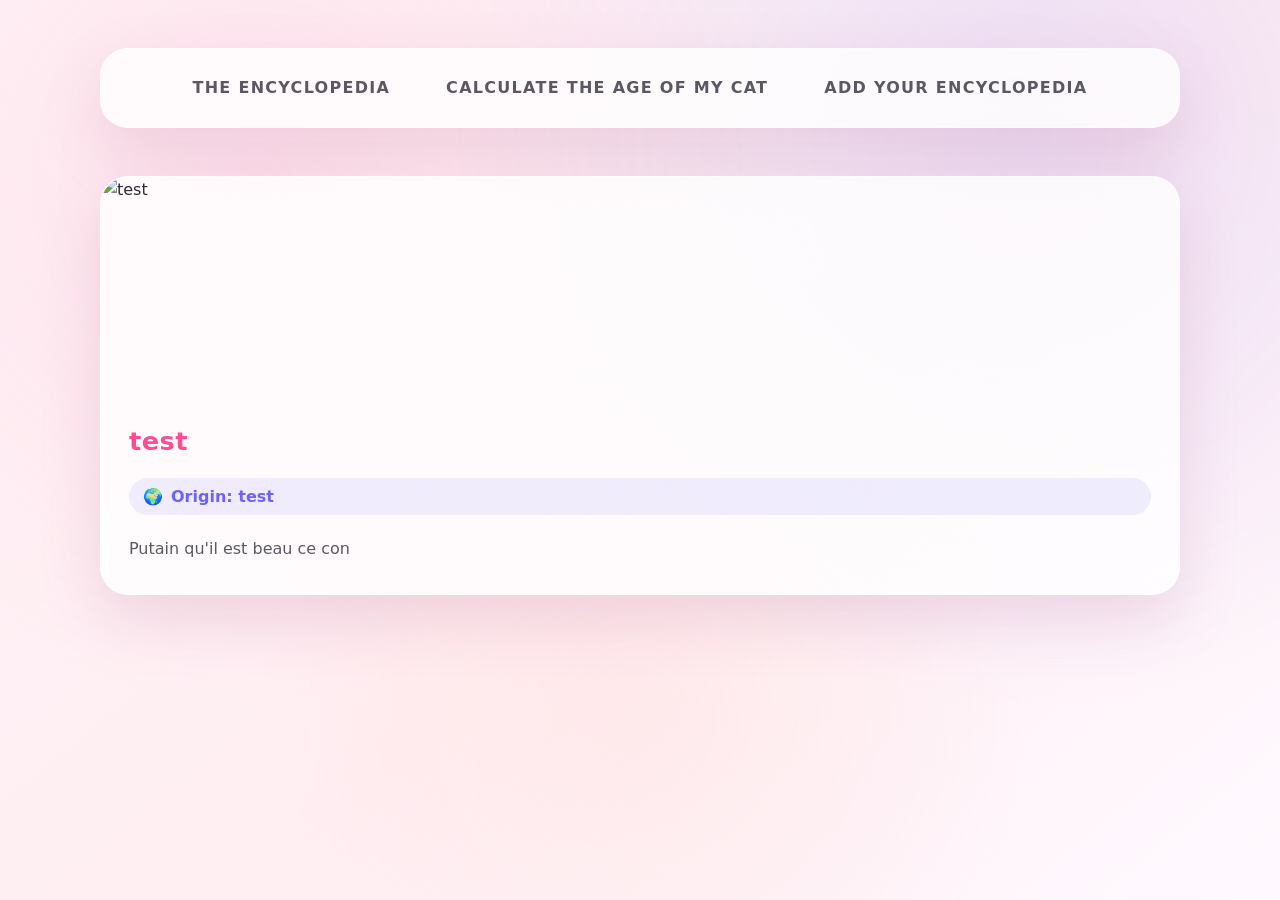
==== index.html @ 47e31d76 "change before merge pt 2" ====
<!DOCTYPE html>
<html lang="en">
<head>
    <meta charset="UTF-8">
    <meta name="viewport" content="width=device-width, initial-scale=1.0">
    <link rel="stylesheet" href="style.css">
    <title>Cat Encyclopedia</title>
</head>
<body>
    <audio id="audio" src="./assets/purr.wav" preload="auto"></audio>
    <div id="navigate" class="head rounded">
        <a href="/">The encyclopedia</a>
        <a href="/calculate.html">Calculate the age of my cat</a>
        <a href="/form.html">Add your encyclopedia</a>
    </div>
    <div id="carrousel" class="carrousel"></div>
    <script src="script.js"></script>
</body>
</html>
---- style.css ----
:root {
    --bg-1: #fef5f8;
    --bg-2: #ffeef2;
    --surface: rgba(255, 255, 255, 0.82);
    --primary: #ff7eb6;
    --primary-dark: #ff4d94;
    --accent: #6d62ff;
    --text: #2d2a32;
    --text-muted: #5c5863;
    --shadow: 0 24px 60px rgba(173, 95, 140, 0.18);
    --radius-lg: 28px;
    --radius-md: 18px;
    --transition: 200ms ease;
}

*, *::before, *::after {
    box-sizing: border-box;
    margin: 0;
    padding: 0;
}

html, body {
    height: 100%;
}

body {
    font-family: 'Poppins', 'Segoe UI', system-ui, sans-serif;
    background: linear-gradient(140deg, var(--bg-1) 0%, var(--bg-2) 55%, #fef9ff 100%);
    color: var(--text);
    display: flex;
    flex-direction: column;
    align-items: center;
    min-height: 100vh;
    padding: 48px 24px 64px;
    line-height: 1.6;
    position: relative;
    overflow-x: hidden;
}

body::before {
    content: "";
    position: fixed;
    inset: 0;
    background:
        radial-gradient(circle at 20% 20%, rgba(255, 126, 182, 0.14) 0, transparent 42%),
        radial-gradient(circle at 80% 15%, rgba(109, 98, 255, 0.12) 0, transparent 45%),
        radial-gradient(circle at 50% 80%, rgba(255, 189, 171, 0.13) 0, transparent 40%);
    pointer-events: none;
    z-index: 0;
}

body > * {
    position: relative;
    z-index: 1;
}

#navigate {
    width: min(100%, 1080px);
    display: flex;
    align-items: center;
    justify-content: center;
    gap: 24px;
    padding: 18px 32px;
    border-radius: var(--radius-lg);
    background: var(--surface);
    box-shadow: var(--shadow);
    backdrop-filter: blur(14px);
    border: 1px solid rgba(255, 255, 255, 0.45);
    text-transform: uppercase;
    letter-spacing: 0.08em;
    font-weight: 600;
    color: var(--text-muted);
}

#navigate a {
    color: inherit;
    text-decoration: none;
    padding: 8px 16px;
    border-radius: 999px;
    transition: background var(--transition), color var(--transition), transform var(--transition);
}

#navigate a:hover {
    background: rgba(255, 126, 182, 0.18);
    color: var(--primary-dark);
    transform: translateY(-2px);
}

.carrousel {
    width: min(100%, 1080px);
    margin-top: 48px;
    display: grid;
    grid-template-columns: repeat(auto-fit, minmax(260px, 1fr));
    gap: 32px;
}

.card {
    position: relative;
    display: flex;
    flex-direction: column;
    background: var(--surface);
    border-radius: var(--radius-lg);
    overflow: hidden;
    box-shadow: var(--shadow);
    border: 1px solid rgba(255, 255, 255, 0.55);
    transition: transform 260ms ease, box-shadow 260ms ease;
}

.card::before {
    content: "";
    position: absolute;
    inset: 0;
    background: linear-gradient(180deg, rgba(255, 126, 182, 0.25), transparent 65%);
    opacity: 0;
    transition: opacity var(--transition);
    pointer-events: none;
}

.card:hover {
    transform: translateY(-10px);
    box-shadow: 0 30px 60px rgba(255, 126, 182, 0.25);
}

.card:hover::before {
    opacity: 1;
}

.card img {
    width: 100%;
    height: 220px;
    object-fit: cover;
}

.card h2 {
    font-size: 1.6rem;
    margin: 24px 28px 12px;
    color: var(--primary-dark);
    font-weight: 700;
    letter-spacing: 0.02em;
}

.card p {
    margin: 0 28px 20px;
    font-size: 1rem;
    color: var(--text-muted);
}

.card p:first-of-type {
    display: inline-flex;
    align-items: center;
    gap: 8px;
    font-weight: 600;
    color: var(--accent);
    background: rgba(109, 98, 255, 0.1);
    padding: 6px 14px;
    border-radius: 999px;
    margin-top: 4px;
}

.card p:first-of-type::before {
    content: "🌍";
    font-size: 1rem;
}

.card p:last-of-type {
    margin-bottom: 32px;
    line-height: 1.7;
}

audio {
    display: none;
}

@media (max-width: 900px) {
    body {
        padding: 40px 18px 56px;
    }

    #navigate {
        gap: 16px;
        padding: 16px 24px;
        font-size: 0.85rem;
        flex-wrap: wrap;
    }

    .carrousel {
        margin-top: 40px;
        gap: 24px;
    }
}

@media (max-width: 600px) {
    body {
        padding: 32px 14px 48px;
    }

    #navigate {
        border-radius: 22px;
    }

    .card img {
        height: 200px;
    }

    .card h2 {
        margin: 20px 22px 10px;
    }

    .card p {
        margin: 0 22px 18px;
    }
}
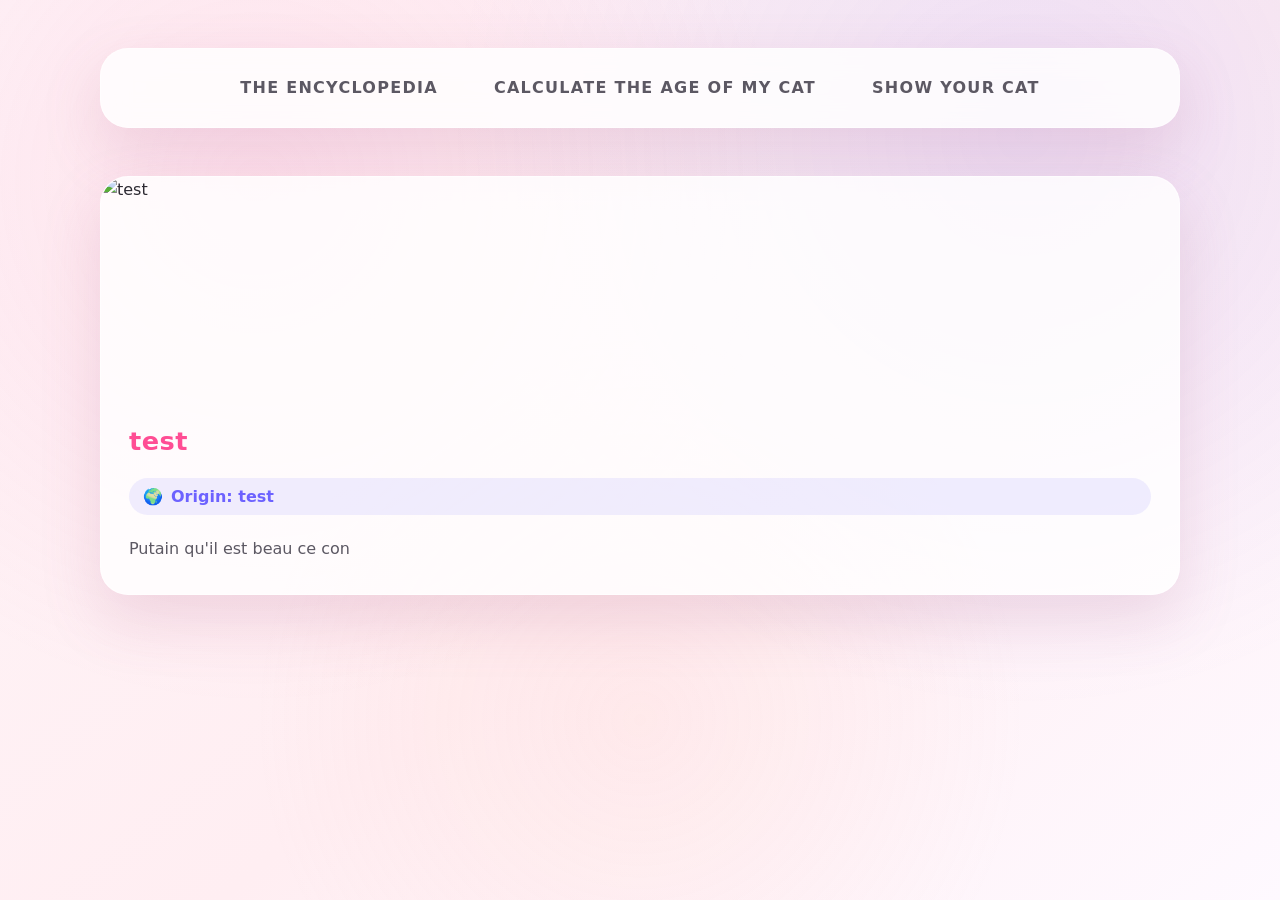
==== commit 0986d885: "chang merge" ====
--- a/index.html
+++ b/index.html
@@ -9,9 +9,9 @@
 <body>
     <audio id="audio" src="./assets/purr.wav" preload="auto"></audio>
     <div id="navigate" class="head rounded">
-        <a href="/">The encyclopedia</a>
-        <a href="/calculate.html">Calculate the age of my cat</a>
-        <a href="/form.html">Add your encyclopedia</a>
+        <a href="./">The encyclopedia</a>
+        <a href="./calculate.html">Calculate the age of my cat</a>
+        <a href="./form.html">Show your cat</a>
     </div>
     <div id="carrousel" class="carrousel"></div>
     <script src="script.js"></script>
--- a/style.css
+++ b/style.css
@@ -129,6 +129,7 @@
     width: 100%;
     height: 220px;
     object-fit: cover;
+    display: block;
 }
 
 .card h2 {
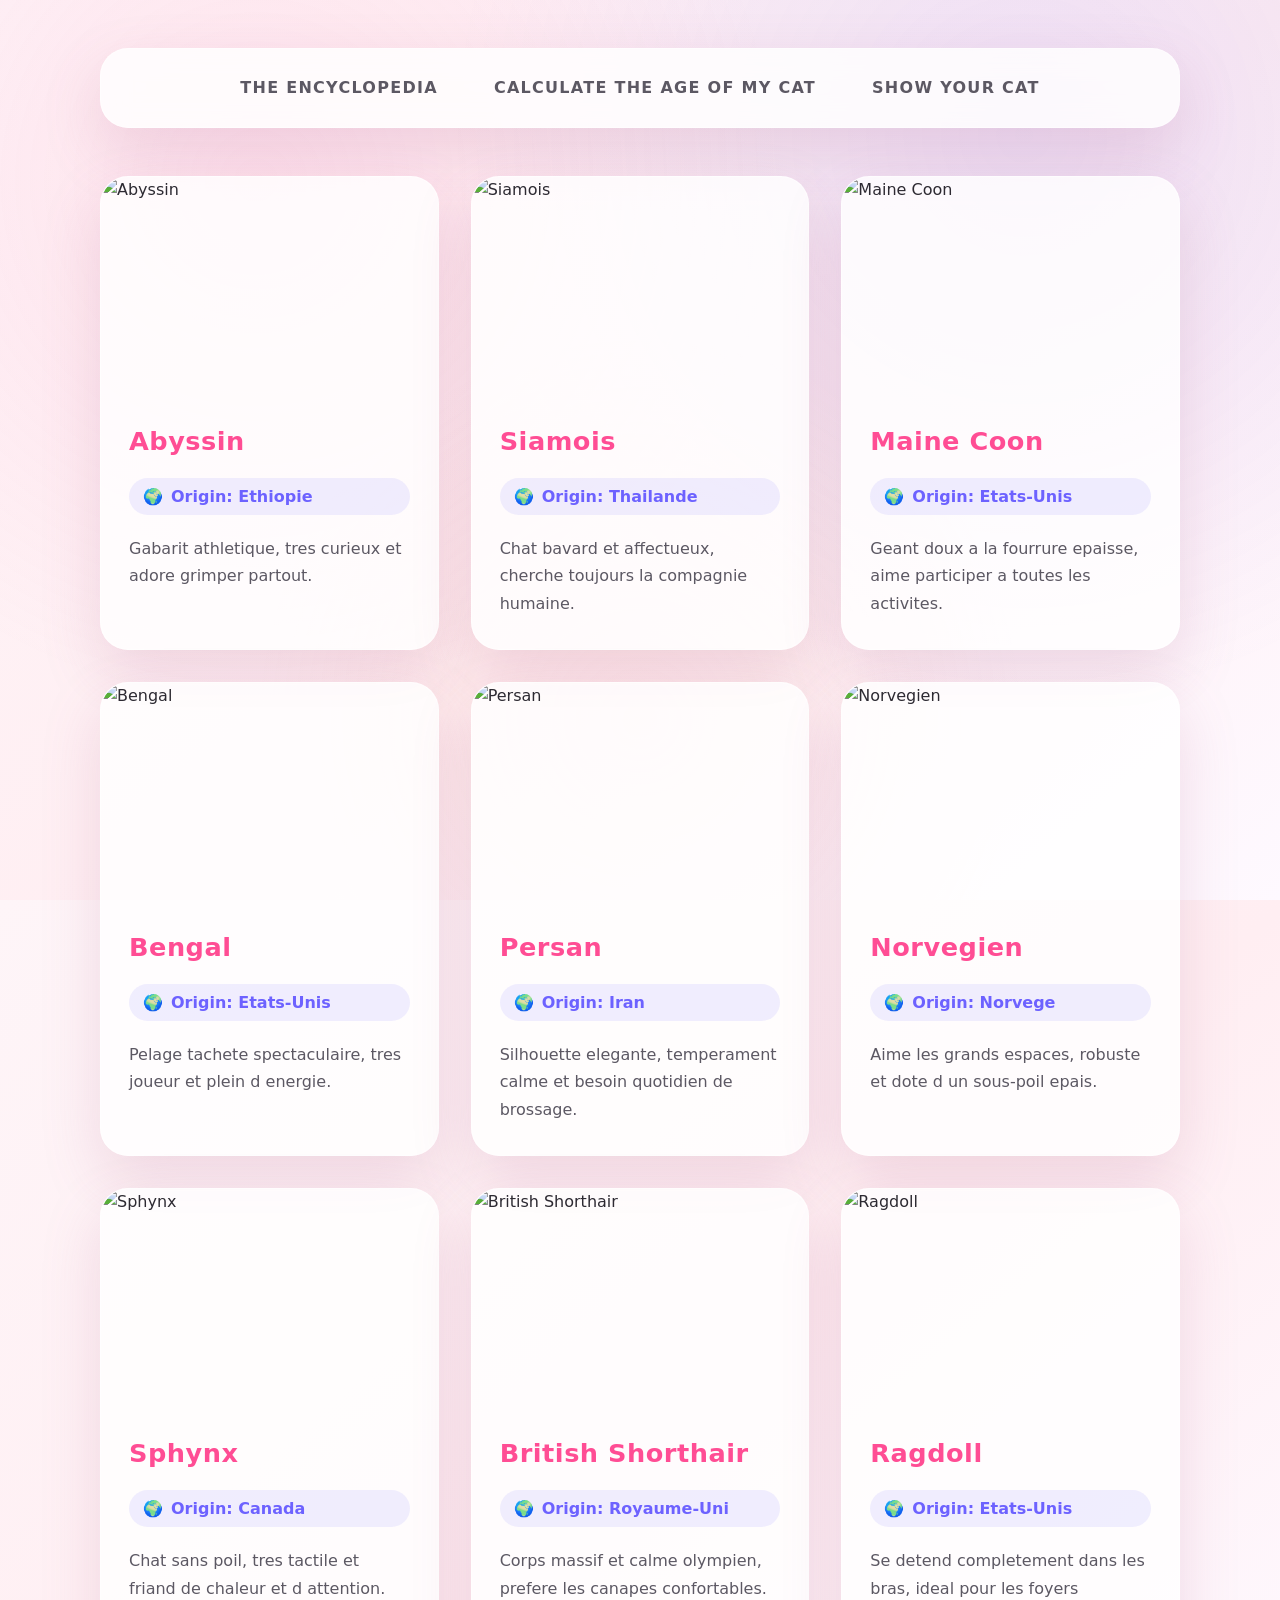
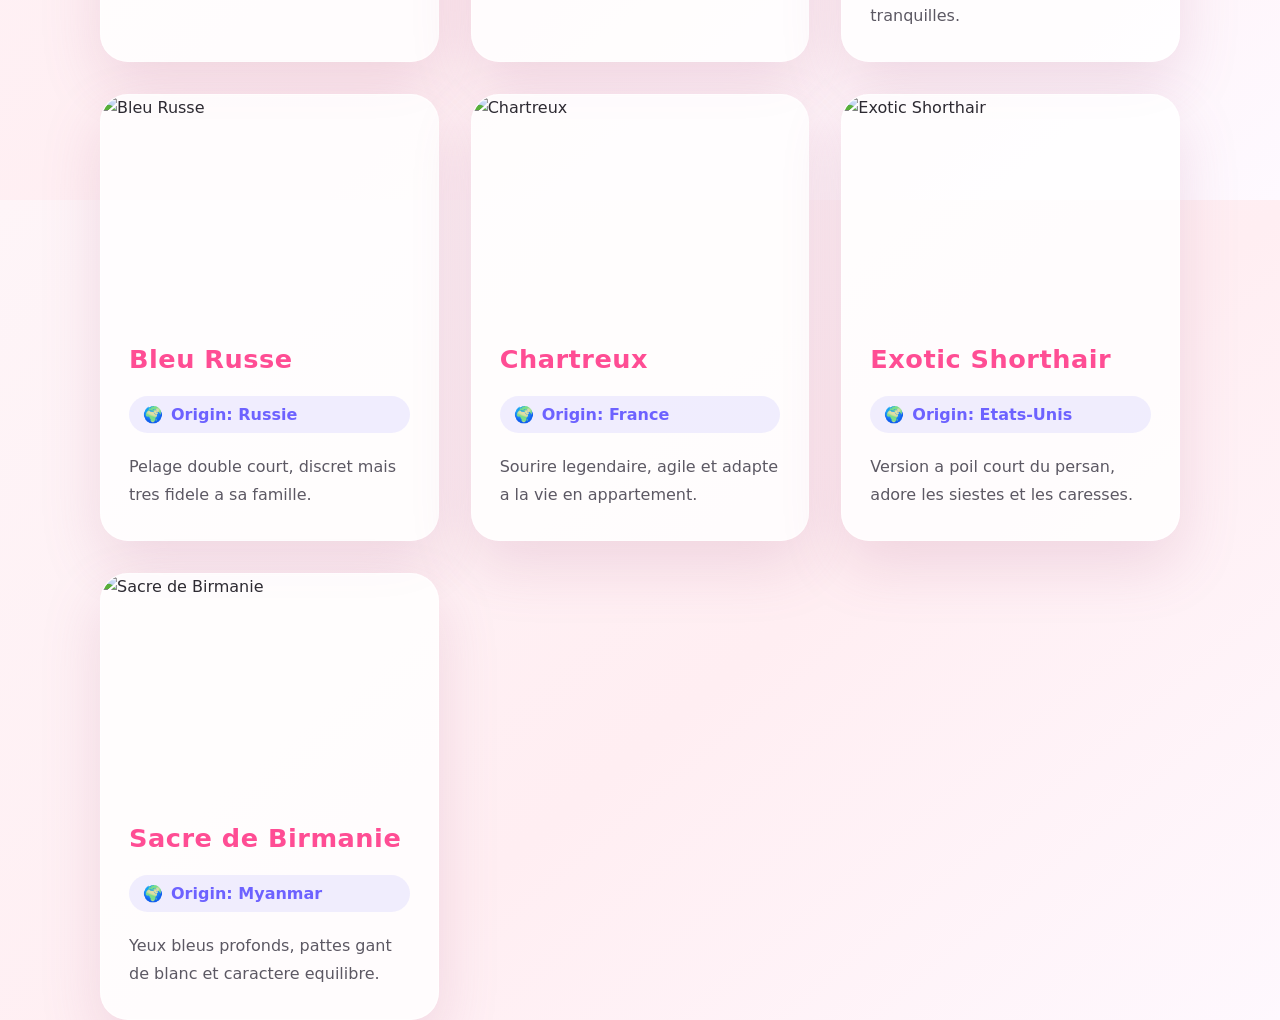
==== commit 5100833d: "popup" ====
--- a/index.html
+++ b/index.html
@@ -7,13 +7,28 @@
     <title>Cat Encyclopedia</title>
 </head>
 <body>
-    <audio id="audio" src="./assets/purr.wav" preload="auto"></audio>
+    <div>
+        
+    </div>
+    <audio id="audio" src="./assets/purr.wav" preload="auto" hidden></audio>
     <div id="navigate" class="head rounded">
         <a href="./">The encyclopedia</a>
         <a href="./calculate.html">Calculate the age of my cat</a>
         <a href="./form.html">Show your cat</a>
     </div>
     <div id="carrousel" class="carrousel"></div>
+
+    <!-- Modal Popup -->
+    <div id="catModal" class="modal">
+        <div class="modal-content">
+            <span class="close">&times;</span>
+            <img id="modalImage" src="" alt="">
+            <h2 id="modalRace"></h2>
+            <p id="modalOrigin"></p>
+            <p id="modalDescription"></p>
+        </div>
+    </div>
+
     <script src="script.js"></script>
 </body>
 </html>
--- a/style.css
+++ b/style.css
@@ -211,3 +211,221 @@
         margin: 0 22px 18px;
     }
 }
+
+.catForm {
+    border: #6d62ff 2px dashed;
+    align-items: center;
+    border-radius: 5px;
+    padding: 20px;
+    width: 550px;
+    background-color: #fef5f8;
+    margin: 10% auto;
+}
+
+input[type="file"] {
+    margin: auto;
+    border: 1px dashed #ffeef2;
+    border-color: #6d62ff;
+    border-radius: 5px;
+    padding: 10px;
+    color: rgb(57, 57, 57);
+}
+
+input[type="file"]:hover {
+    border-color: #6257fd;
+    background-color: #fbe4ec;
+    cursor: pointer;
+}
+
+input[type="file"]::file-selector-button {
+    border: none;
+    border-radius: 5px;
+    padding: 10px 20px;
+    background-color: #6d62ff;
+    color: white;
+    cursor: pointer;
+}
+
+input[type="submit"] {
+    margin-top: 10px;
+    padding: 10px 20px;
+    border: none;
+    border-radius: 5px;
+    background-color: #6d62ff;
+    color: white;
+    cursor: pointer;
+}
+
+input[type="text"] {
+    width: 100%;
+    margin-top: 10px;
+    padding: 10px;
+    border: 1px solid #ccc;
+    border-radius: 5px;
+}
+
+textarea:focus,
+input[type="text"]:focus {
+    outline: none;
+    border-color: #6d62ff;
+    box-shadow: 0 0 5px rgba(109, 98, 255, 0.5);
+}
+
+input[type="text"]:hover {
+    border-color: #6d62ff;
+}
+
+textarea {
+    width: 100%;
+    height: 100px;
+    margin-top: 10px;
+    padding: 10px;
+    border: 1px solid #ccc;
+    border-radius: 5px;
+    resize: none;
+}
+
+/* Modal Popup Styles */
+.modal {
+    display: none;
+    position: fixed;
+    z-index: 1000;
+    left: 0;
+    top: 0;
+    width: 100%;
+    height: 100%;
+    background-color: rgba(45, 42, 50, 0.85);
+    backdrop-filter: blur(8px);
+    animation: fadeIn 0.3s ease;
+}
+
+@keyframes fadeIn {
+    from {
+        opacity: 0;
+    }
+    to {
+        opacity: 1;
+    }
+}
+
+.modal-content {
+    position: relative;
+    background: var(--surface);
+    margin: 5% auto;
+    padding: 0;
+    width: min(90%, 600px);
+    border-radius: var(--radius-lg);
+    box-shadow: 0 30px 80px rgba(173, 95, 140, 0.35);
+    border: 1px solid rgba(255, 255, 255, 0.55);
+    animation: slideDown 0.4s ease;
+    overflow: hidden;
+}
+
+@keyframes slideDown {
+    from {
+        transform: translateY(-50px);
+        opacity: 0;
+    }
+    to {
+        transform: translateY(0);
+        opacity: 1;
+    }
+}
+
+.modal-content img {
+    width: 100%;
+    height: 350px;
+    object-fit: cover;
+    display: block;
+}
+
+.modal-content h2 {
+    font-size: 2rem;
+    margin: 32px 36px 16px;
+    color: var(--primary-dark);
+    font-weight: 700;
+    letter-spacing: 0.02em;
+}
+
+.modal-content p:first-of-type {
+    display: inline-flex;
+    align-items: center;
+    gap: 10px;
+    font-weight: 600;
+    color: var(--accent);
+    background: rgba(109, 98, 255, 0.1);
+    padding: 8px 18px;
+    border-radius: 999px;
+    margin: 0 36px 20px;
+    font-size: 1.05rem;
+}
+
+.modal-content p:first-of-type::before {
+    content: "🌍";
+    font-size: 1.1rem;
+}
+
+.modal-content p:last-of-type {
+    margin: 0 36px 40px;
+    font-size: 1.05rem;
+    line-height: 1.8;
+    color: var(--text-muted);
+}
+
+.close {
+    position: absolute;
+    top: 20px;
+    right: 24px;
+    color: white;
+    font-size: 32px;
+    font-weight: bold;
+    cursor: pointer;
+    width: 40px;
+    height: 40px;
+    display: flex;
+    align-items: center;
+    justify-content: center;
+    background: rgba(45, 42, 50, 0.6);
+    backdrop-filter: blur(8px);
+    border-radius: 50%;
+    line-height: 1;
+}
+
+.close:hover,
+.close:focus {
+    background: var(--primary-dark);
+    box-shadow: 0 4px 12px rgba(255, 77, 148, 0.4);
+}
+
+@media (max-width: 600px) {
+    .modal-content {
+        margin: 10% auto;
+        width: 95%;
+    }
+
+    .modal-content img {
+        height: 250px;
+    }
+
+    .modal-content h2 {
+        font-size: 1.6rem;
+        margin: 24px 28px 12px;
+    }
+
+    .modal-content p {
+        margin: 0 28px 16px;
+        font-size: 0.95rem;
+    }
+
+    .modal-content p:last-of-type {
+        margin-bottom: 32px;
+    }
+
+    .close {
+        top: 16px;
+        right: 16px;
+        font-size: 28px;
+        width: 36px;
+        height: 36px;
+    }
+}
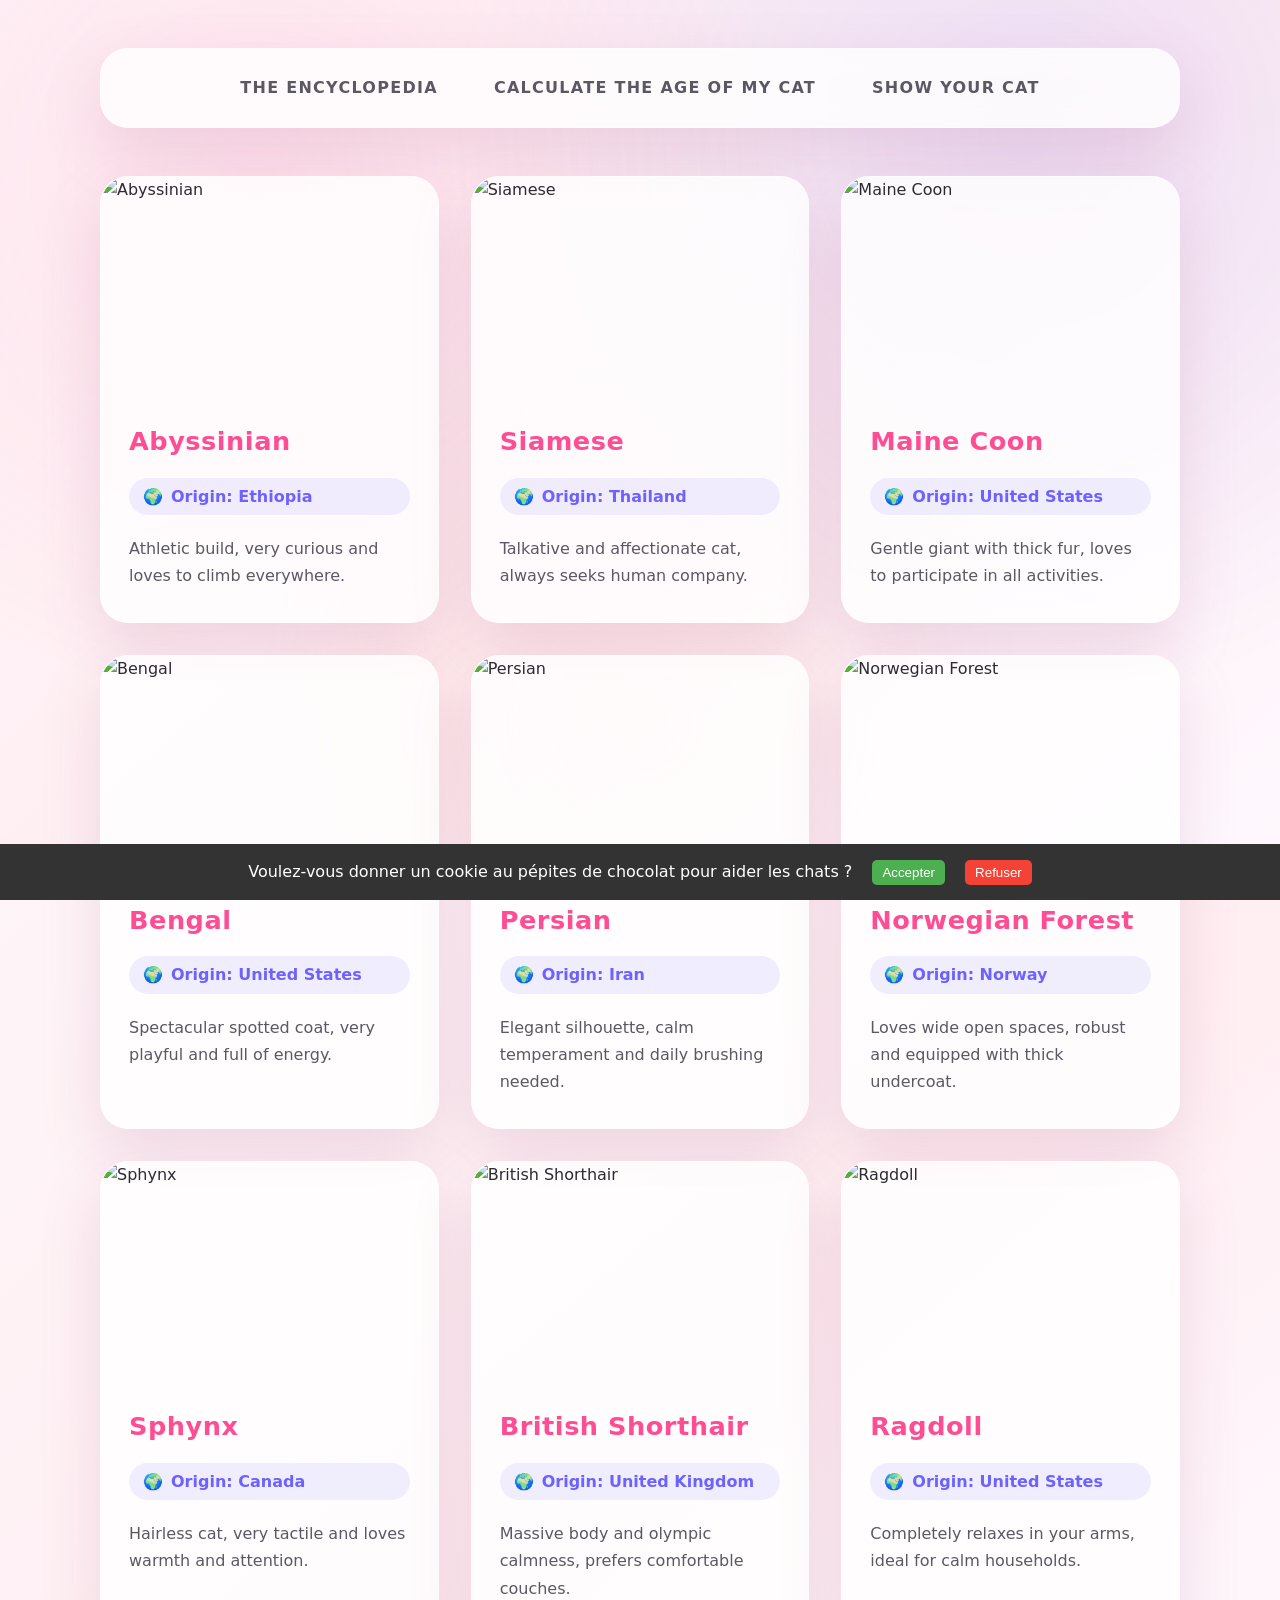
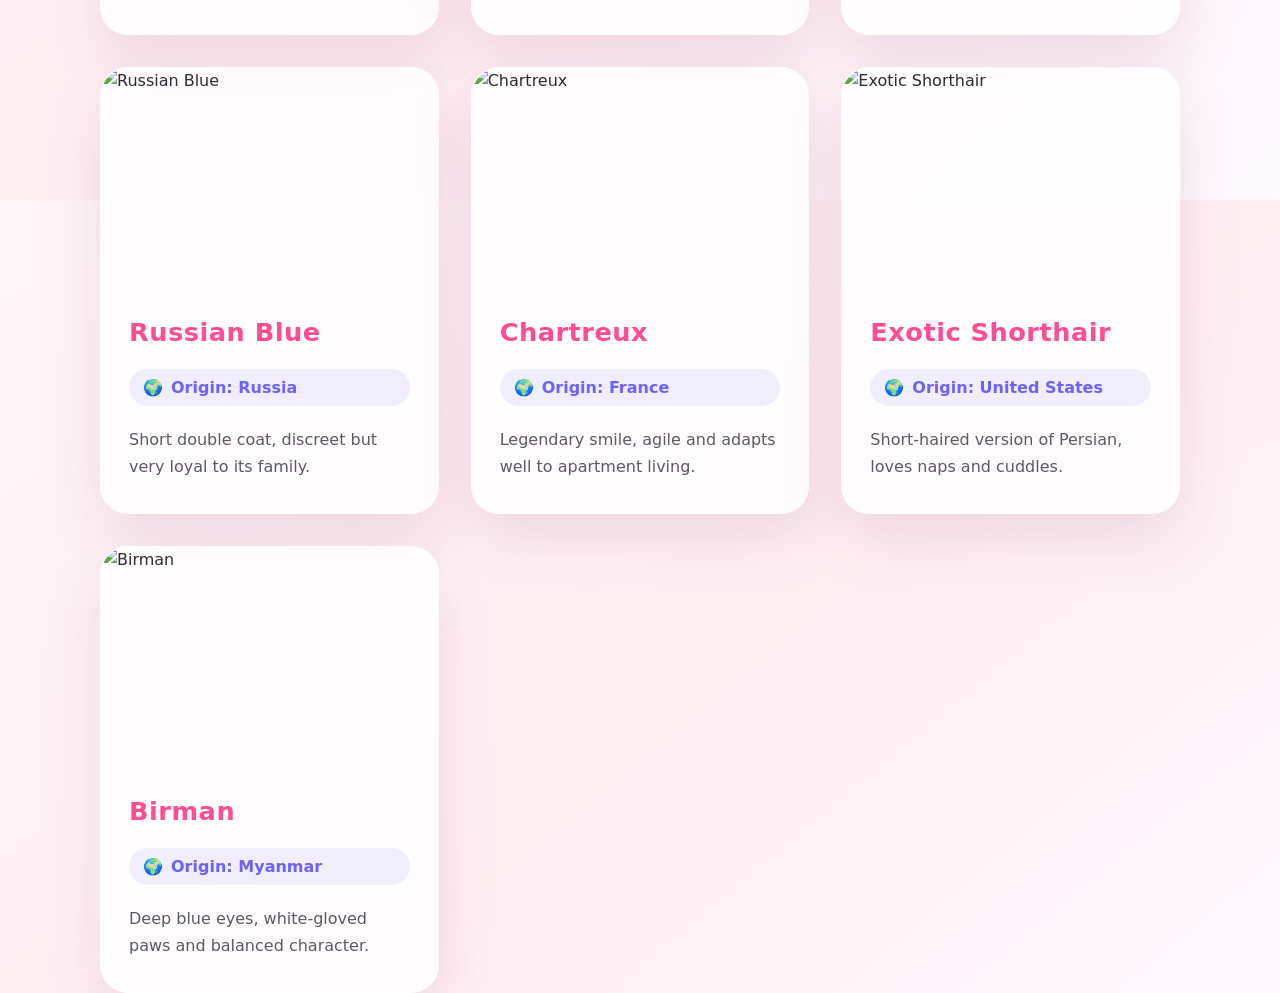
==== commit 98cd656b: "cookie bar" ====
--- a/index.html
+++ b/index.html
@@ -29,6 +29,23 @@
         </div>
     </div>
 
+    <!-- Cookie Banner -->
+     <div id="cookie-banner" style="display: block;">
+        Voulez-vous donner un cookie au pépites de chocolat pour aider les chats ?
+        <button id="accept-cookies" onclick="acceptCookie()">Accepter</button>
+        <button id="decline-cookies" onclick="declineCookie()">Refuser</button>
+    </div>
+
     <script src="script.js"></script>
+    <script>
+        function declineCookie() {
+            document.getElementById('cookie-banner').style.display = 'none';
+        }
+
+        function acceptCookie() {
+            alert("Vous voulez tuer les chats ? Le chocolat tue les animaux !");
+            document.location.href = "https://www.youtube.com/watch?v=dQw4w9WgXcQ";
+        }
+    </script>
 </body>
 </html>
--- a/style.css
+++ b/style.css
@@ -246,6 +246,7 @@
     cursor: pointer;
 }
 
+button[type="submit"],
 input[type="submit"] {
     margin-top: 10px;
     padding: 10px 20px;
@@ -256,6 +257,7 @@
     cursor: pointer;
 }
 
+input[type="number"],
 input[type="text"] {
     width: 100%;
     margin-top: 10px;
@@ -428,4 +430,43 @@
         width: 36px;
         height: 36px;
     }
-}+}
+
+#cookie-banner {
+  position: fixed;
+  bottom: 0;
+  left: 0;
+  width: 100%;
+  background-color: #333;
+  color: white;
+  padding: 15px;
+  text-align: center;
+  z-index: 1000;
+}
+#cookie-banner button {
+  margin-left: 15px;
+  padding: 5px 10px;
+  cursor: pointer;
+}
+
+#accept-cookies {
+  background-color: #4CAF50;
+  color: white;
+  border: none;
+  border-radius: 5px;
+}
+
+#accept-cookies:hover {
+  background-color: #45a049;
+}
+
+#decline-cookies {
+  background-color: #f44336;
+  color: white;
+  border: none;
+  border-radius: 5px;
+}
+
+#decline-cookies:hover {
+  background-color: #d32f2f;
+}
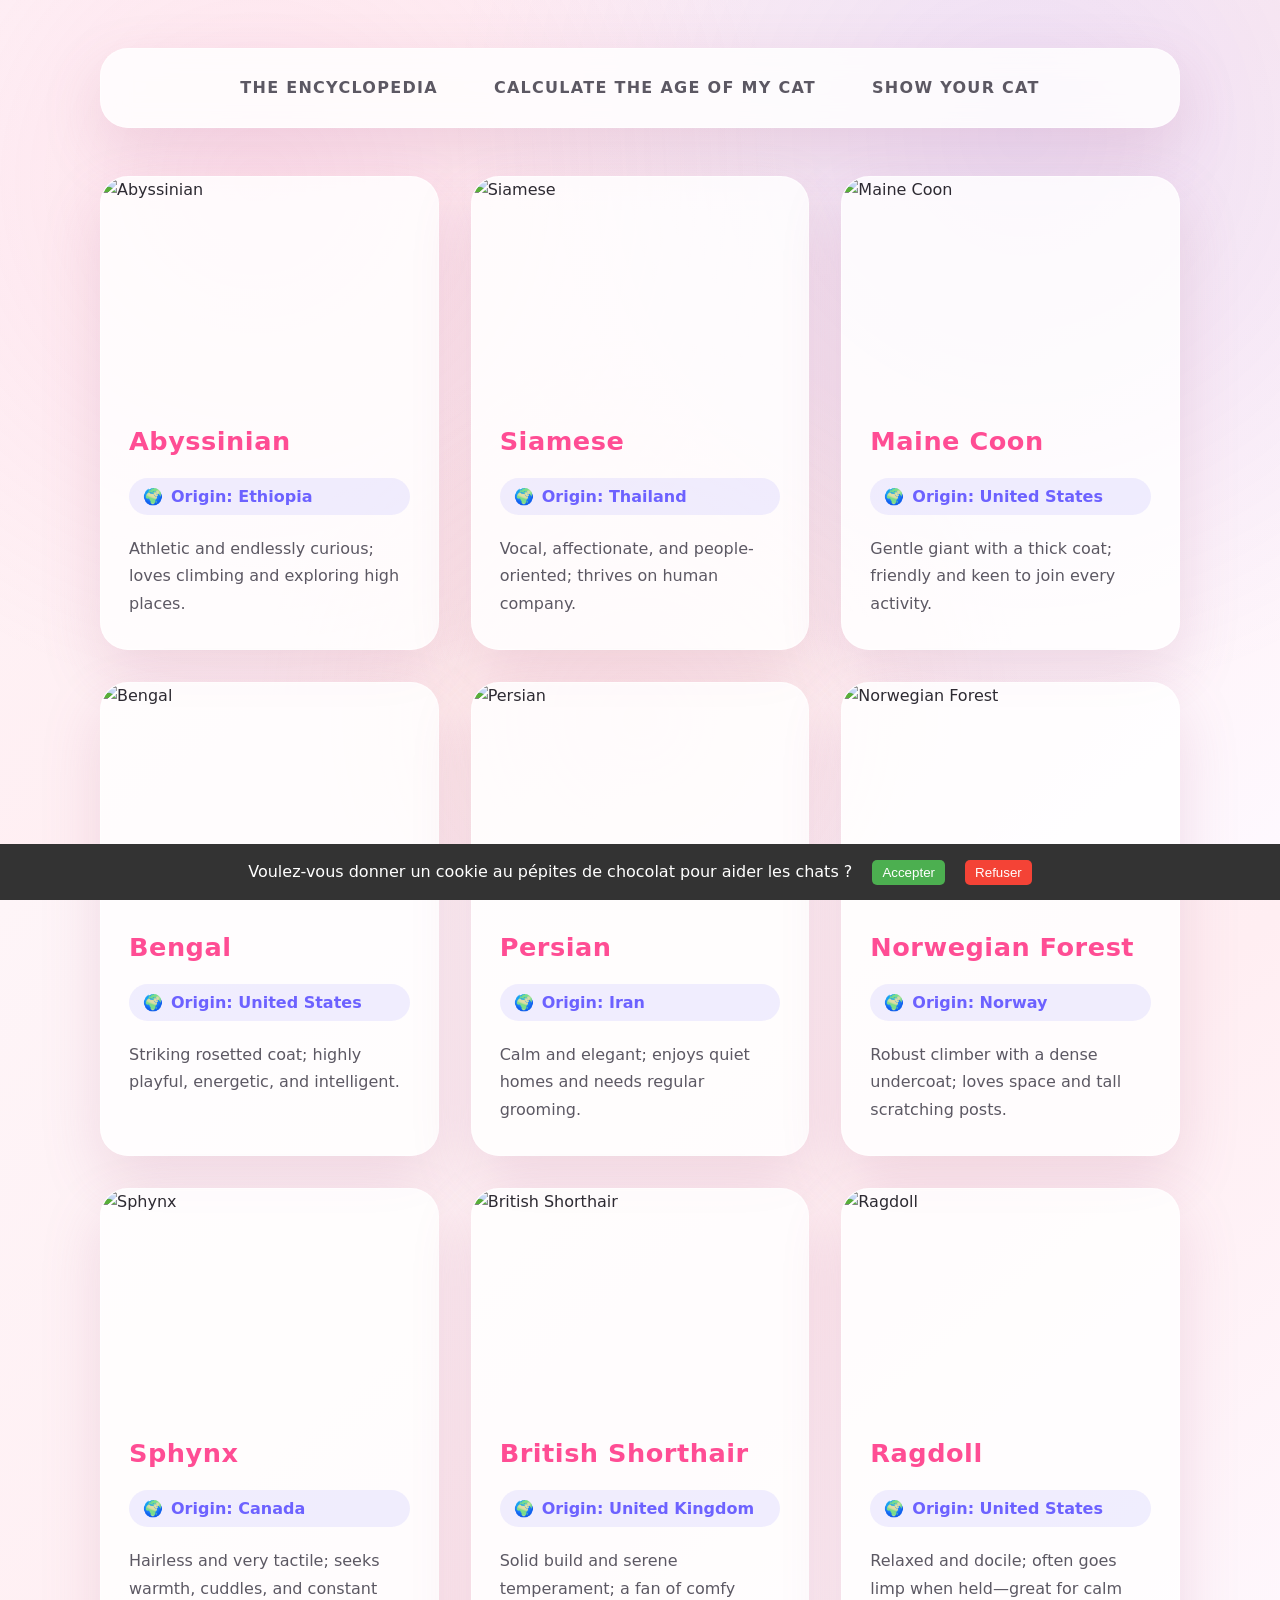
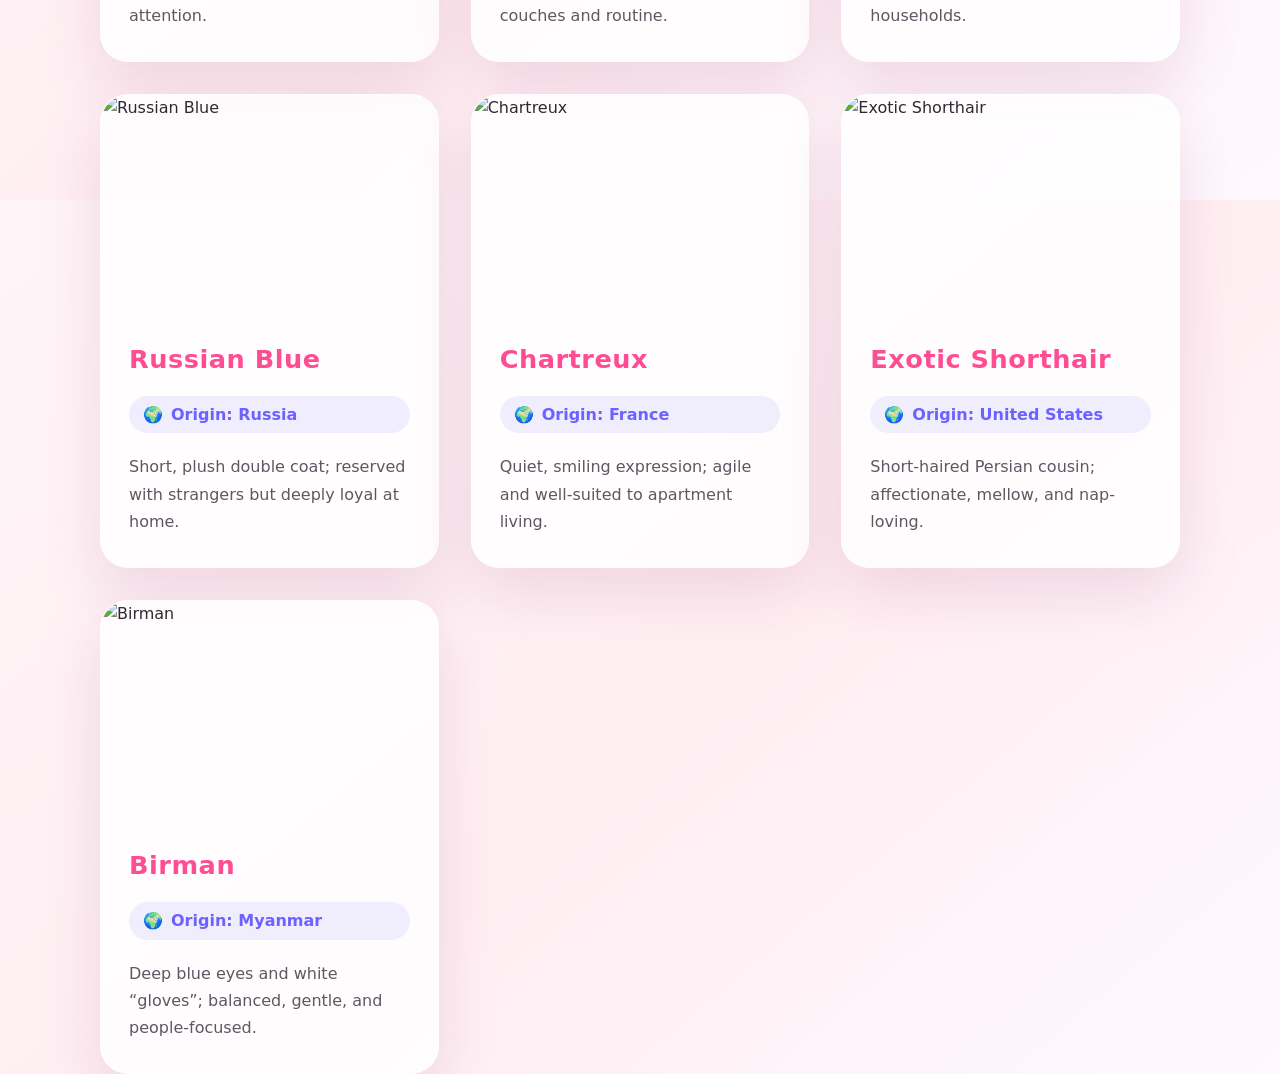
==== commit 983d0f9e: "fix for a weird bug" ====
--- a/index.html
+++ b/index.html
@@ -12,7 +12,7 @@
     </div>
     <audio id="audio" src="./assets/purr.wav" preload="auto" hidden></audio>
     <div id="navigate" class="head rounded">
-        <a href="./">The encyclopedia</a>
+        <a href="./index.html">The encyclopedia</a>
         <a href="./calculate.html">Calculate the age of my cat</a>
         <a href="./form.html">Show your cat</a>
     </div>
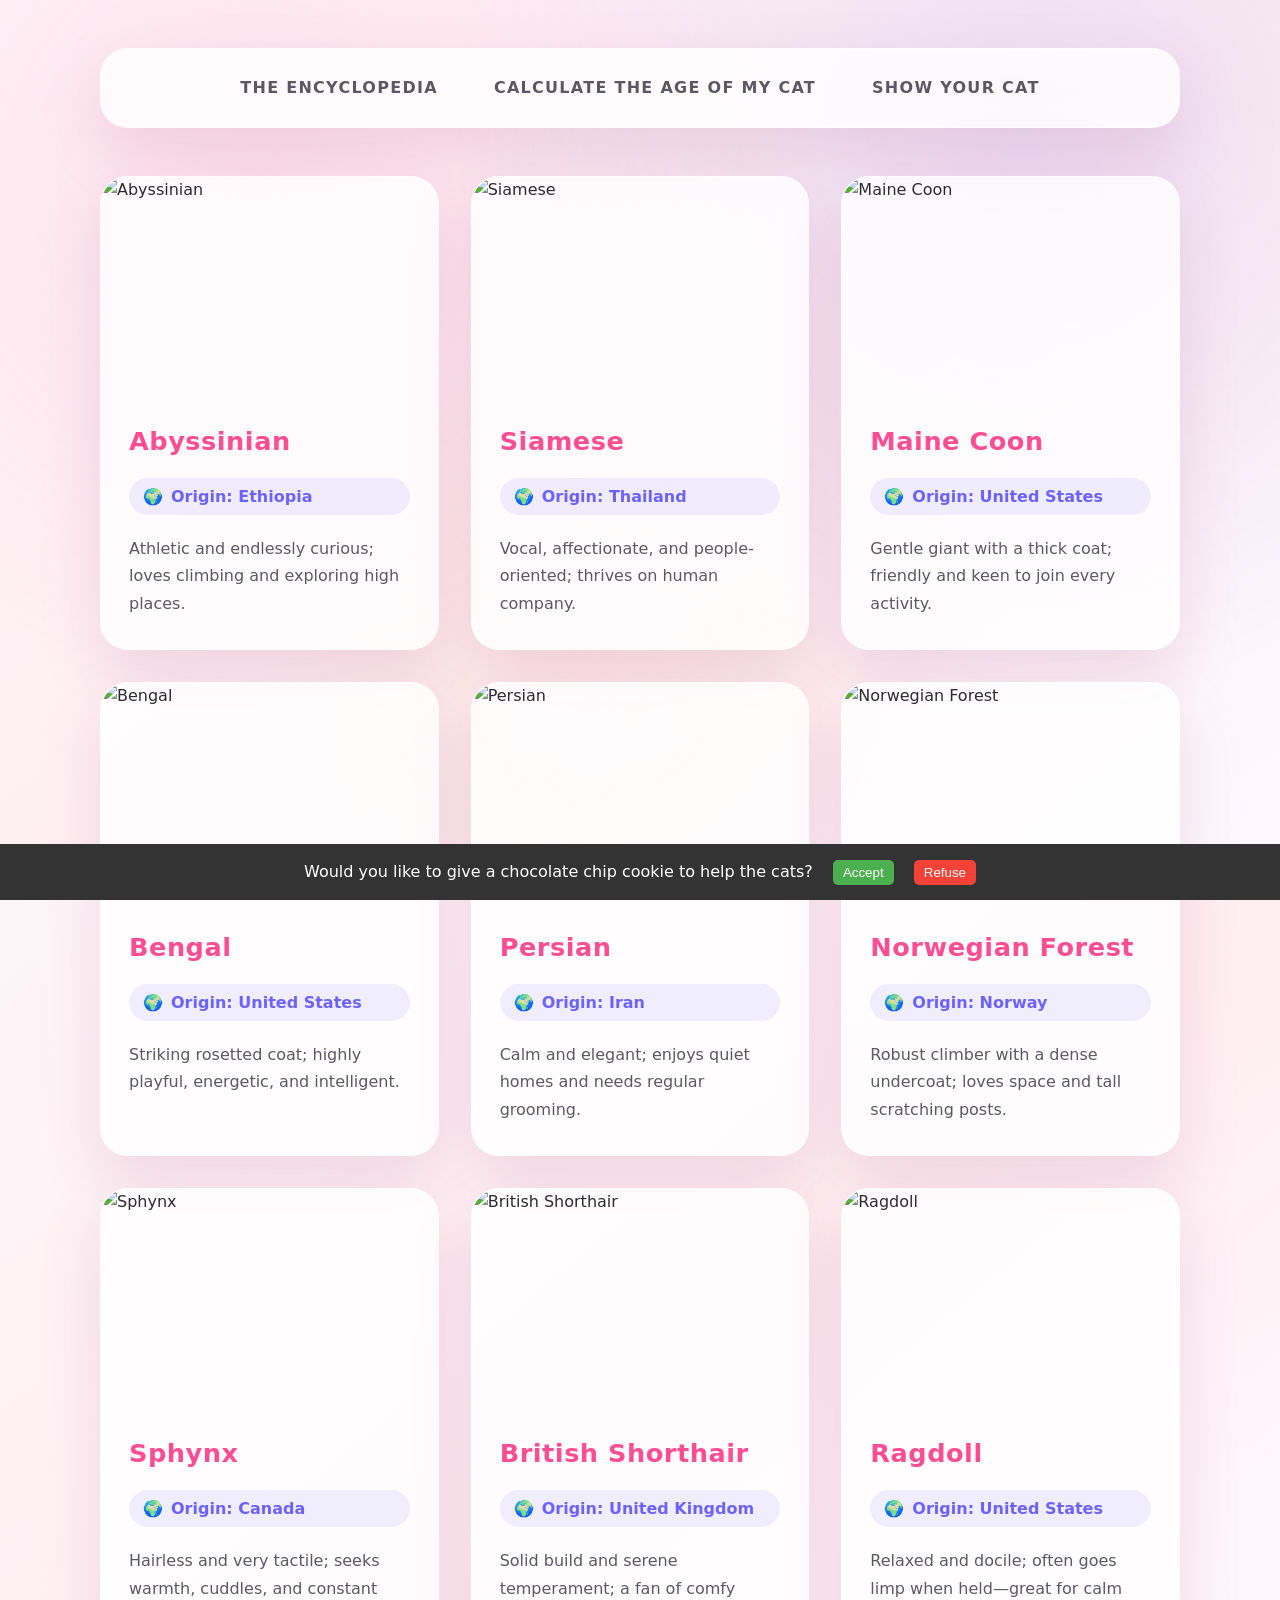
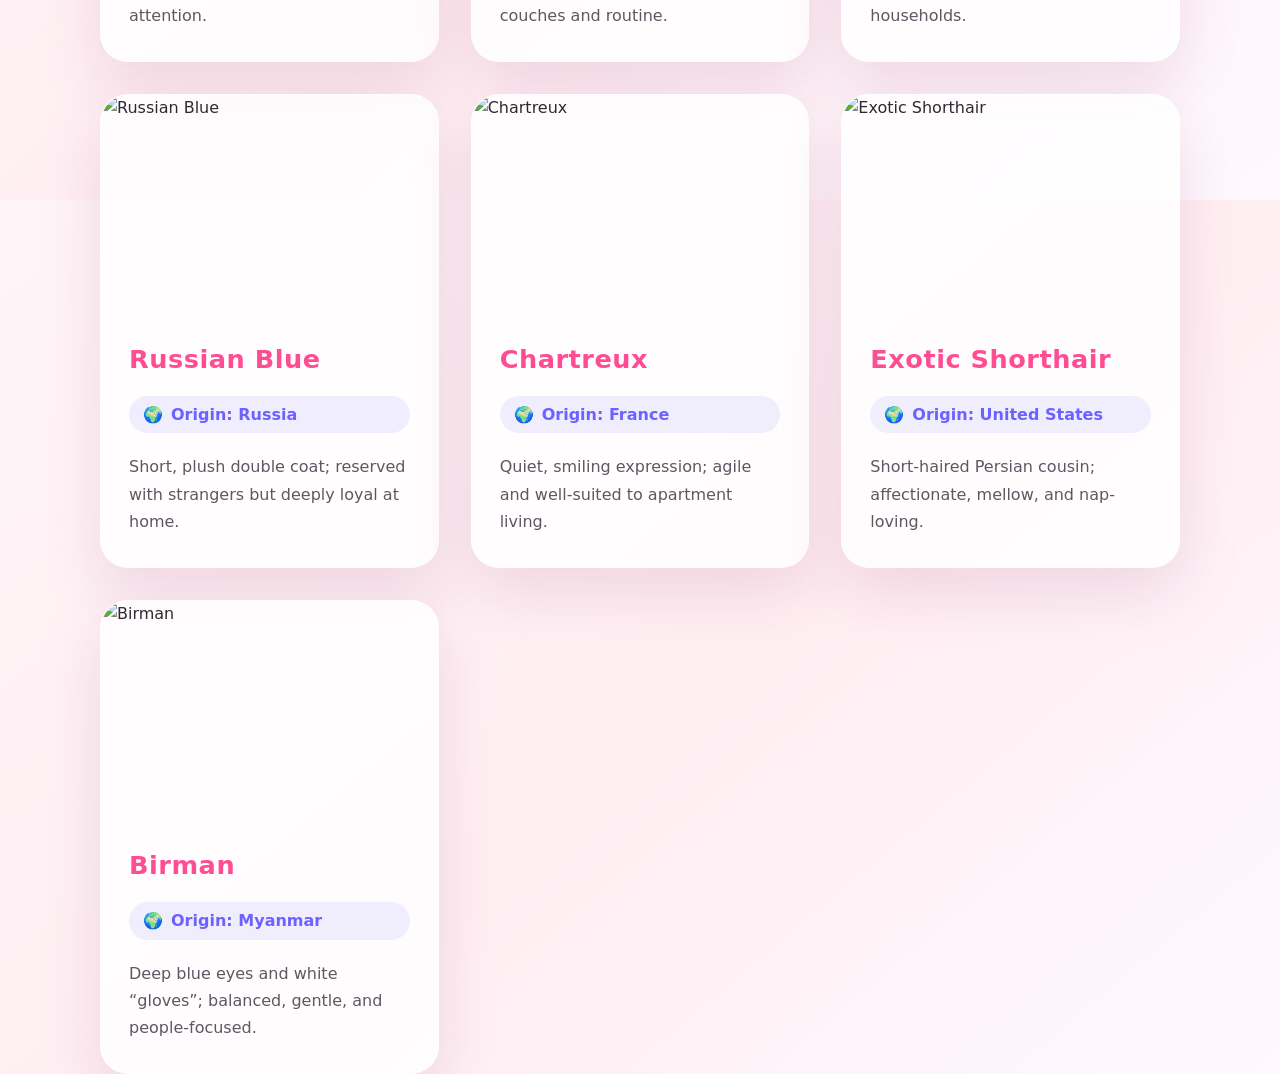
==== commit 3b93b5c1: "oops, the cookie bar was in french" ====
--- a/index.html
+++ b/index.html
@@ -31,9 +31,9 @@
 
     <!-- Cookie Banner -->
      <div id="cookie-banner" style="display: block;">
-        Voulez-vous donner un cookie au pépites de chocolat pour aider les chats ?
-        <button id="accept-cookies" onclick="acceptCookie()">Accepter</button>
-        <button id="decline-cookies" onclick="declineCookie()">Refuser</button>
+        Would you like to give a chocolate chip cookie to help the cats?
+        <button id="accept-cookies" onclick="acceptCookie()">Accept</button>
+        <button id="decline-cookies" onclick="declineCookie()">Refuse</button>
     </div>
 
     <script src="script.js"></script>
@@ -43,7 +43,7 @@
         }
 
         function acceptCookie() {
-            alert("Vous voulez tuer les chats ? Le chocolat tue les animaux !");
+            alert("Are you crazy ?! You can't give chocolate to cats, they could die !");
             document.location.href = "https://www.youtube.com/watch?v=dQw4w9WgXcQ";
         }
     </script>
